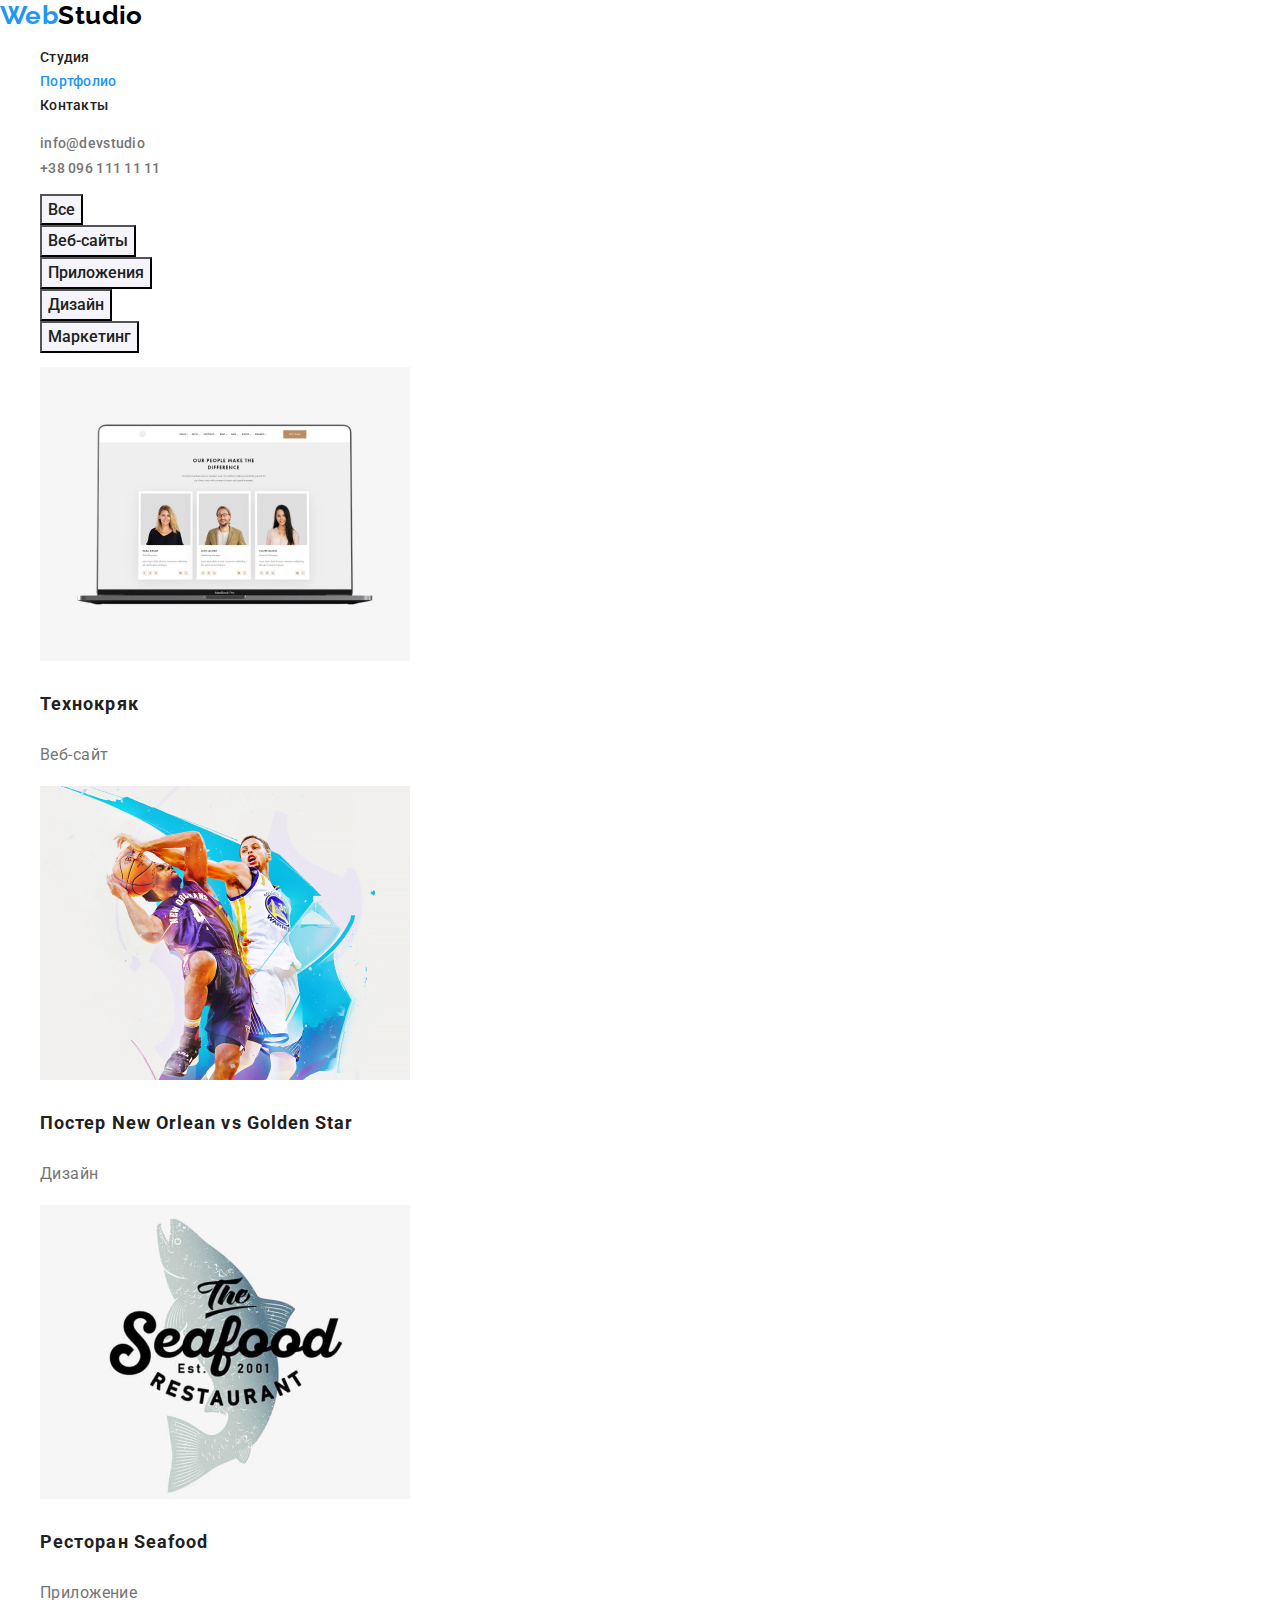
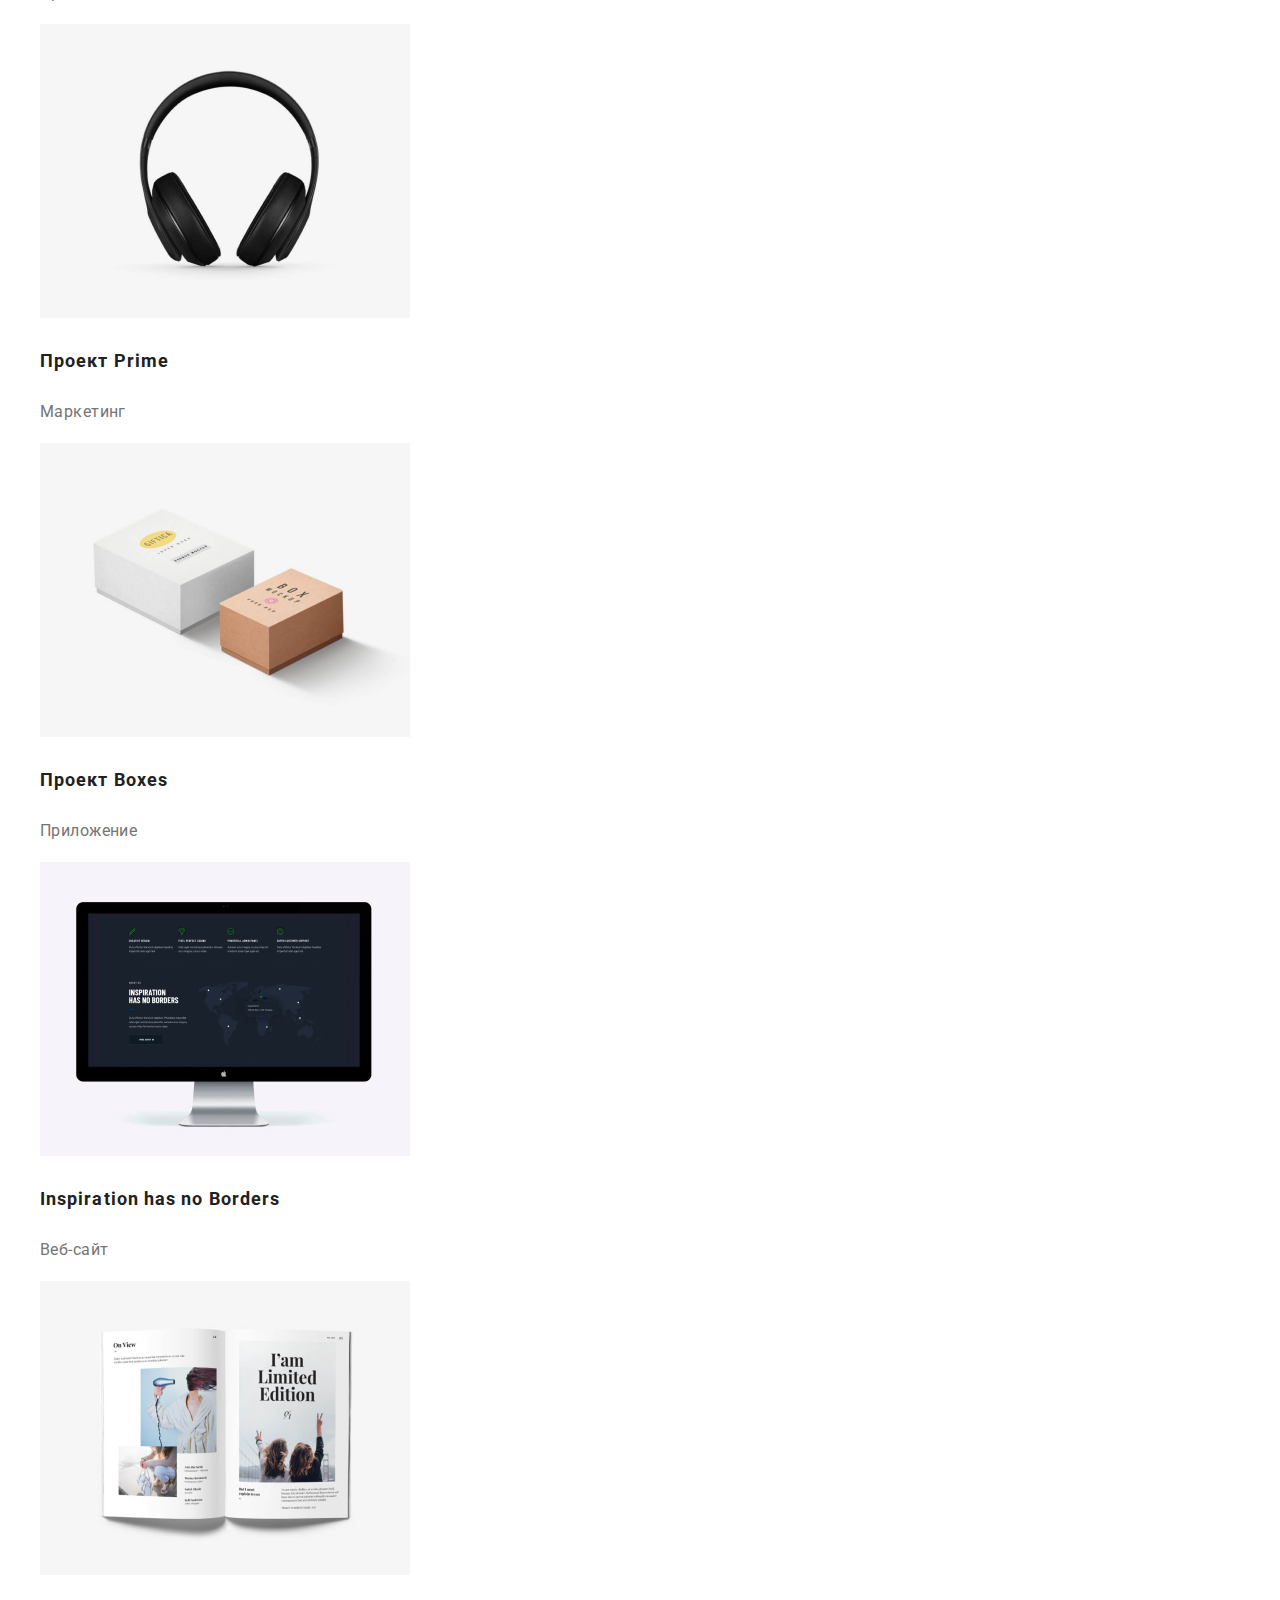
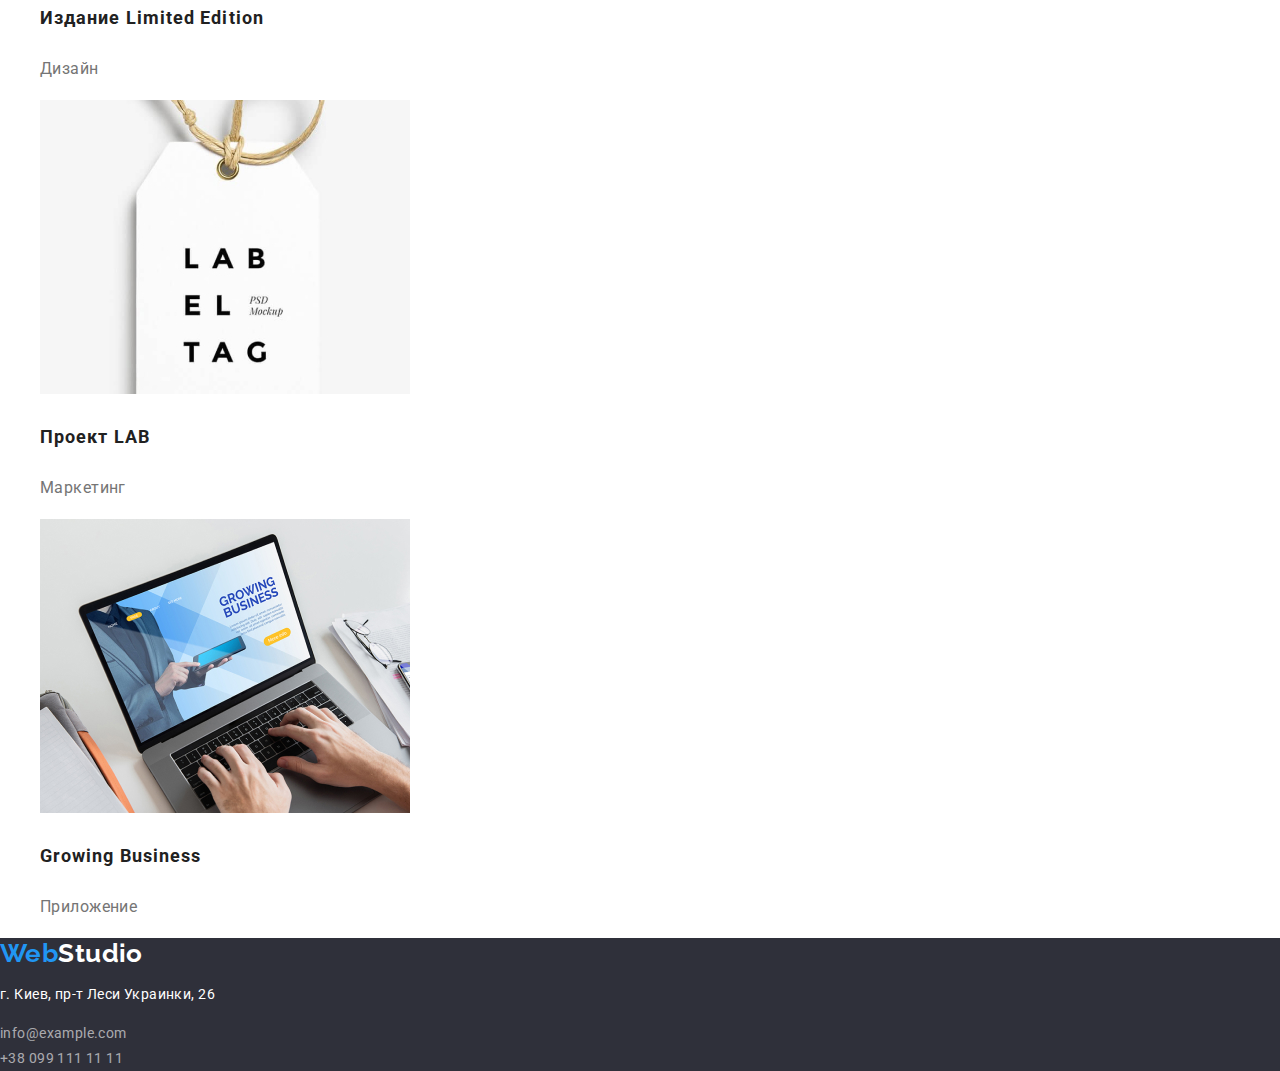
==== portfolio.html @ 39f0b026 "Добавляет исходные файлы" ====
<!DOCTYPE html>
<html lang="ru">
  <head>
    <meta charset="UTF-8" />
    <meta name="viewport" content="width=device-width, initial-scale=1.0" />
    <title>Портфолио | WebStudio</title>
    <link rel="preconnect" href="https://fonts.gstatic.com" />
    <link
      href="https://fonts.googleapis.com/css2?family=Raleway:wght@700&family=Roboto:wght@400;500;700&display=swap"
      rel="stylesheet"
    />
    <link rel="stylesheet" href="./css/normalize.css" />
    <link rel="stylesheet" href="./css/common.css" />
    <link rel="stylesheet" href="./css/main.css" />
  </head>
  <body>
    <!-- Шапка сайта -->
    <header>
      <nav>
        <a href="./" class="logo">Web<span class="studio">Studio</span></a>

        <ul class="site-nav list">
          <li><a href="./" class="link">Студия</a></li>
          <li><a href="./portfolio.html" class="link current">Портфолио</a></li>
          <li><a href="" class="link">Контакты</a></li>
        </ul>
      </nav>

      <ul class="header-contacts list">
        <li><a href="mailto:info@devstudio" class="link">info@devstudio</a></li>
        <li><a href="tel:+380961111111" class="link">+38 096 111 11 11</a></li>
      </ul>
    </header>

    <main>
      <section class="portfolio">
        <!-- Фильтры -->
        <ul class="filters list">
          <li><button type="button">Все</button></li>
          <li><button type="button">Веб-сайты</button></li>
          <li><button type="button">Приложения</button></li>
          <li><button type="button">Дизайн</button></li>
          <li><button type="button">Маркетинг</button></li>
        </ul>

        <!-- Портфолио -->
        <ul class="project list">
          <li>
            <a href="" class="item"
              ><img
                src="./images/technokryak.jpg"
                alt="дисплей ноутбука с демонстрацией сайта Технокряк"
                width="370"
              />
              <h3 class="title">Технокряк</h3>
              <p class="type">Веб-сайт</p>
            </a>
          </li>
          <li>
            <a href="" class="item">
              <img
                src="./images/poster.jpg"
                alt="Два баскетболиста из команд New Orleans и Golden Star сражаются за мяч"
                width="370"
              />
              <h3 class="title">Постер New Orlean vs Golden Star</h3>
              <p class="type">Дизайн</p>
            </a>
          </li>
          <li>
            <a href="" class="item">
              <img
                src="./images/seafood.jpg"
                alt="логотип ресторана seafood"
                width="370"
              />
              <h3 class="title">Ресторан Seafood</h3>
              <p class="type">Приложение</p>
            </a>
          </li>
          <li>
            <a href="" class="item">
              <img
                src="./images/prime.jpg"
                alt="Наушники черного цвета"
                width="370"
              />
              <h3 class="title">Проект Prime</h3>
              <p class="type">Маркетинг</p>
            </a>
          </li>
          <li>
            <a href="" class="item">
              <img
                src="./images/boxes.jpg"
                alt="Две картонных коробки белого и коричневого цвета"
                width="370"
              />
              <h3 class="title">Проект Boxes</h3>
              <p class="type">Приложение</p>
            </a>
          </li>
          <li>
            <a href="" class="item">
              <img
                src="./images/inspiration.jpg"
                alt="Интерфейс сайта Inspiration has no Borders на экране монитора"
                width="370"
              />
              <h3 class="title">Inspiration has no Borders</h3>
              <p class="type">Веб-сайт</p>
            </a>
          </li>
          <li>
            <a href="" class="item">
              <img
                src="./images/limited-edition.jpg"
                alt="разворот журнала Limited Edition"
                width="370"
              />
              <h3 class="title">Издание Limited Edition</h3>
              <p class="type">Дизайн</p>
            </a>
          </li>
          <li>
            <a href="" class="item">
              <img
                src="./images/lab.jpg"
                alt="белый ярлык на веревке с надписью Label Tag"
                width="370"
              />
              <h3 class="title">Проект LAB</h3>
              <p class="type">Маркетинг</p>
            </a>
          </li>
          <li>
            <a href="" class="item">
              <img
                src="./images/growing-business.jpg"
                alt="Демонстрация сайта Growing Business на экране ноутбука"
                width="370"
              />
              <h3 class="title">Growing Business</h3>
              <p class="type">Приложение</p>
            </a>
          </li>
        </ul>
      </section>
    </main>

    <!-- Футер -->
    <footer>
      <a href="./" class="logo">Web<span class="studio">Studio</span></a>
      <address>
        <p class="location">г. Киев, пр-т Леси Украинки, 26</p>
        <a href="mailto:info@example.com" class="link">info@example.com</a
        ><br />
        <a href="tel:+380991111111" class="link">+38 099 111 11 11</a>
      </address>
    </footer>
  </body>
</html>
---- css/common.css ----
/* Первичный цвет текста #757575 */
/* Цвет заголовков и ссылок #212121 */
/* Цвет фона, h1, лого и адрес в футере #FFFFFF */
/* Акцент #2196F3 */
/* Контакты в футере #FFFFFF, 60 % */
/* Вторичный цвет фона #F5F4FA */
/* Цвет футера #2F303A */

:root {
  --primary-text-color: #757575;
  --secondary-text-color: #212121;
  --primary-bg-color: #fff;
  --secondary-bg-color: #f5f4fa;
  --accent-color: #2196f3;
  --footer-text-color: rgba(255, 255, 255, 0.6);
  --footer-bg-color: #2f303a;
}

body {
  background-color: #fff;
  color: var(--primary-text-color);
  font-family: 'Roboto', 'Segoe UI', sans-serif;
  font-size: 14px;
  line-height: 1.72;
  letter-spacing: 0.03em;
}

.list {
  list-style: none;
}

a {
  text-decoration: none;
}

/* Header */
.logo {
  color: var(--accent-color);
  font-family: Raleway, 'Segoe UI', sans-serif;
  font-weight: 700;
  font-size: 26px;
  line-height: 1.2;
}

.studio {
  color: #000;
}

.site-nav .link {
  color: var(--secondary-text-color);
  font-weight: 500;
  font-size: 14px;
  line-height: 1.14;
  letter-spacing: 0.02em;
}

.site-nav .link.current {
  color: var(--accent-color);
}

.link:hover,
.link:focus {
  color: var(--accent-color);
}

.header-contacts a {
  color: var(--primary-text-color);
  font-weight: 500;
  font-size: 14px;
  line-height: 1.14;
  letter-spacing: 0.02em;
}

/* Footer */

footer {
  background: var(--footer-bg-color);
}

footer .logo {
  color: var(--accent-color);
}

footer .studio {
  color: var(--primary-bg-color);
}

address .location {
  color: var(--primary-bg-color);
  font-size: 14px;
  line-height: 1.71;
  font-style: normal;
}

footer .link {
  color: var(--footer-text-color);
  font-size: 14px;
  line-height: 1.71;
  font-style: normal;
}
---- css/main.css ----
/* Первичный цвет текста --primary-text-color (#757575) */
/* Цвет заголовков и ссылок --secondary-text-color (#212121) */
/* Цвет фона, h1, лого и адрес в футере --primary-bg-color (#FFFFFF) */
/* Вторичный цвет фона --secondary-bg-color (#F5F4FA) */
/* Акцент --accent-color (#2196F3) */
/* Контакты в футере --footer-text-color (255, 255, 255, 0.6) */
/* Цвет футера --footer-bg-color (#2F303A) */

/* index.html */

.hero {
  background: var(--footer-bg-color);
}

.hero-title {
  color: var(--primary-bg-color);
  font-weight: 900;
  font-size: 44px;
  line-height: 1.36;
  text-align: center;
  letter-spacing: 0.06em;
  text-transform: uppercase;
}

.section-title {
  color: var(--secondary-text-color);
  font-weight: 700;
  font-size: 36px;
  line-height: 1.16;
  text-align: center;
}

.hero .btn {
  color: var(--primary-bg-color);
  background-color: var(--accent-color);
  font-weight: 700;
  font-size: 16px;
  line-height: 1.9;
  letter-spacing: 0.06em;
}

.features .title {
  color: var(--secondary-text-color);
  font-weight: 700;
  font-size: 14px;
  line-height: 1.14;
  text-transform: uppercase;
}

.team .title {
  color: var(--secondary-text-color);
  font-weight: 500;
  font-size: 16px;
  line-height: 1.18;
}

.team .positions {
  font-size: 16px;
  line-height: 1.19;
}

/* portfolio.html */

.filters button {
  color: var(--secondary-text-color);
  background-color: var(--secondary-bg-color);
  font-weight: 500;
  font-size: 16px;
  line-height: 1.62;
}

.filters button:hover,
.filters button:focus {
  color: var(--primary-bg-color);
  background-color: var(--accent-color);
}

.project .title {
  color: var(--secondary-text-color);
  font-weight: 700;
  font-size: 18px;
  line-height: 2;
  letter-spacing: 0.06em;
}

.project .type {
  color: var(--primary-text-color);
  font-size: 16px;
  line-height: 1.87;
}
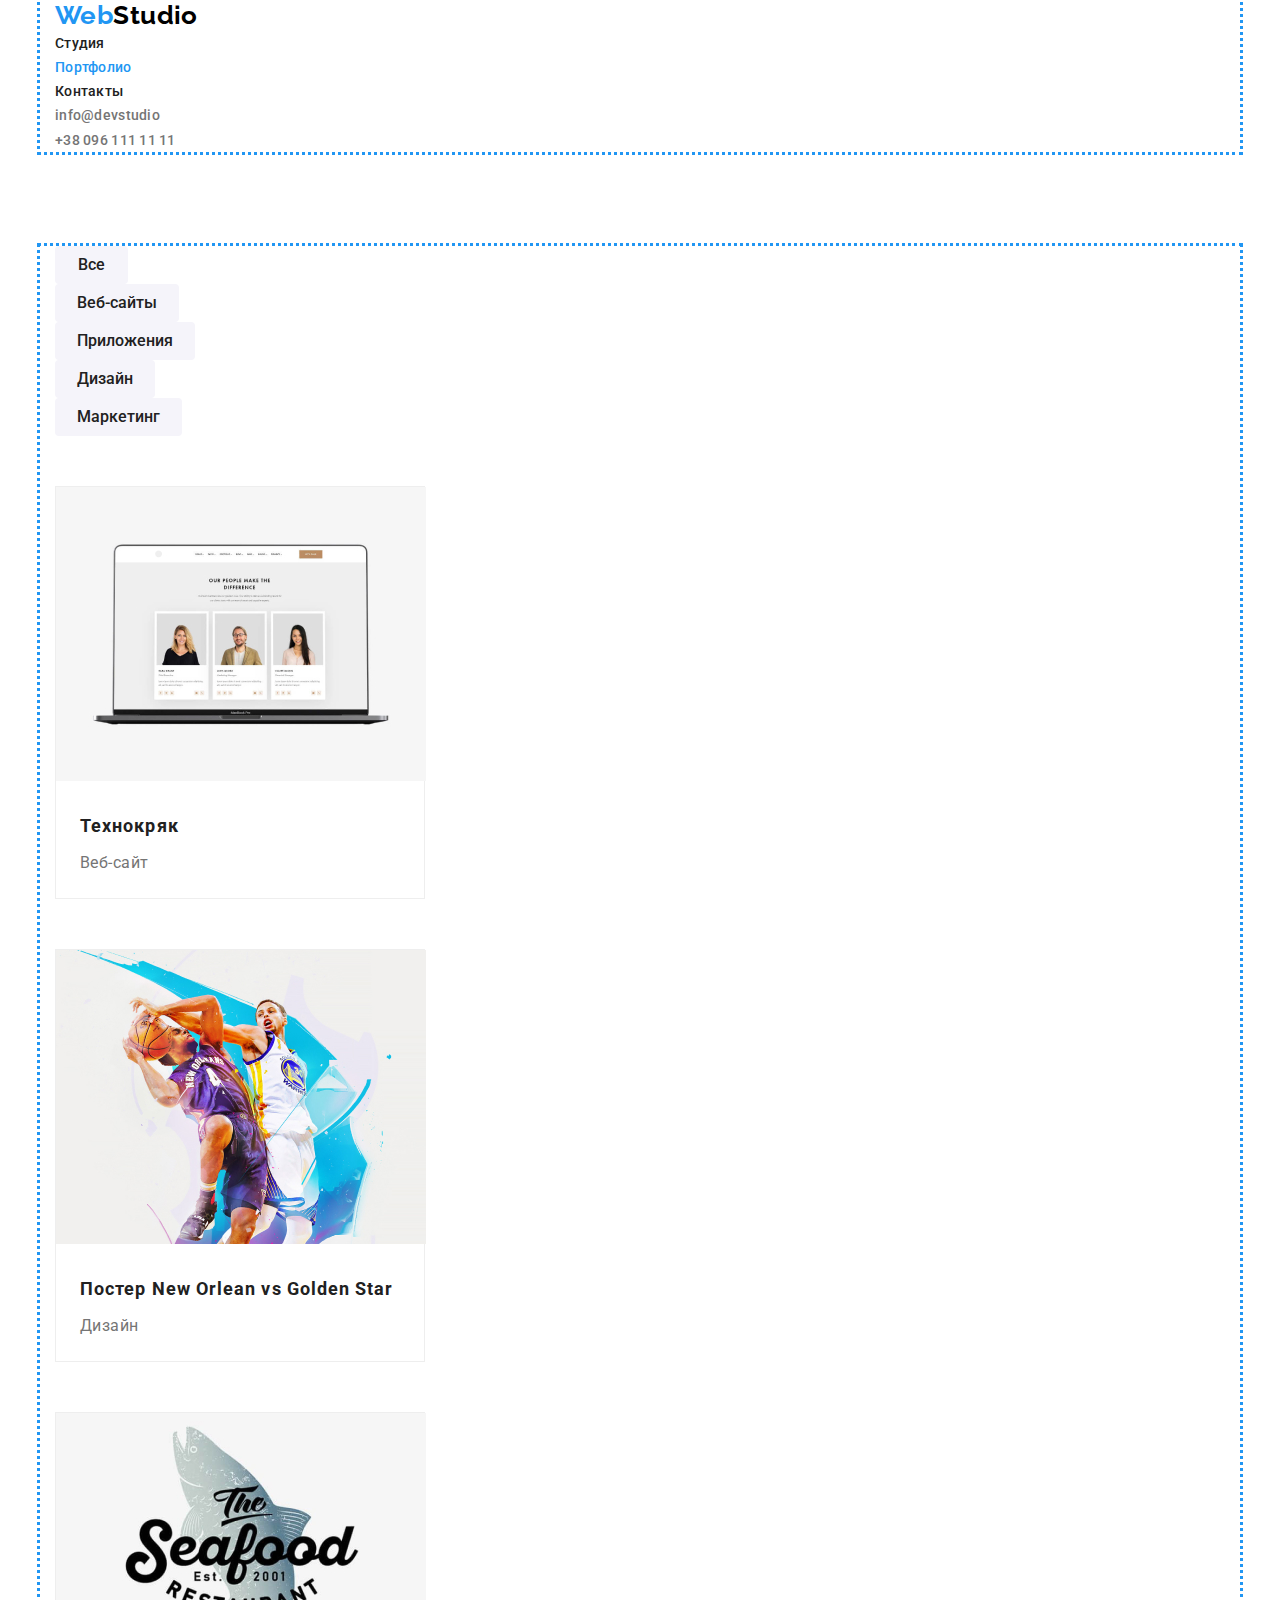
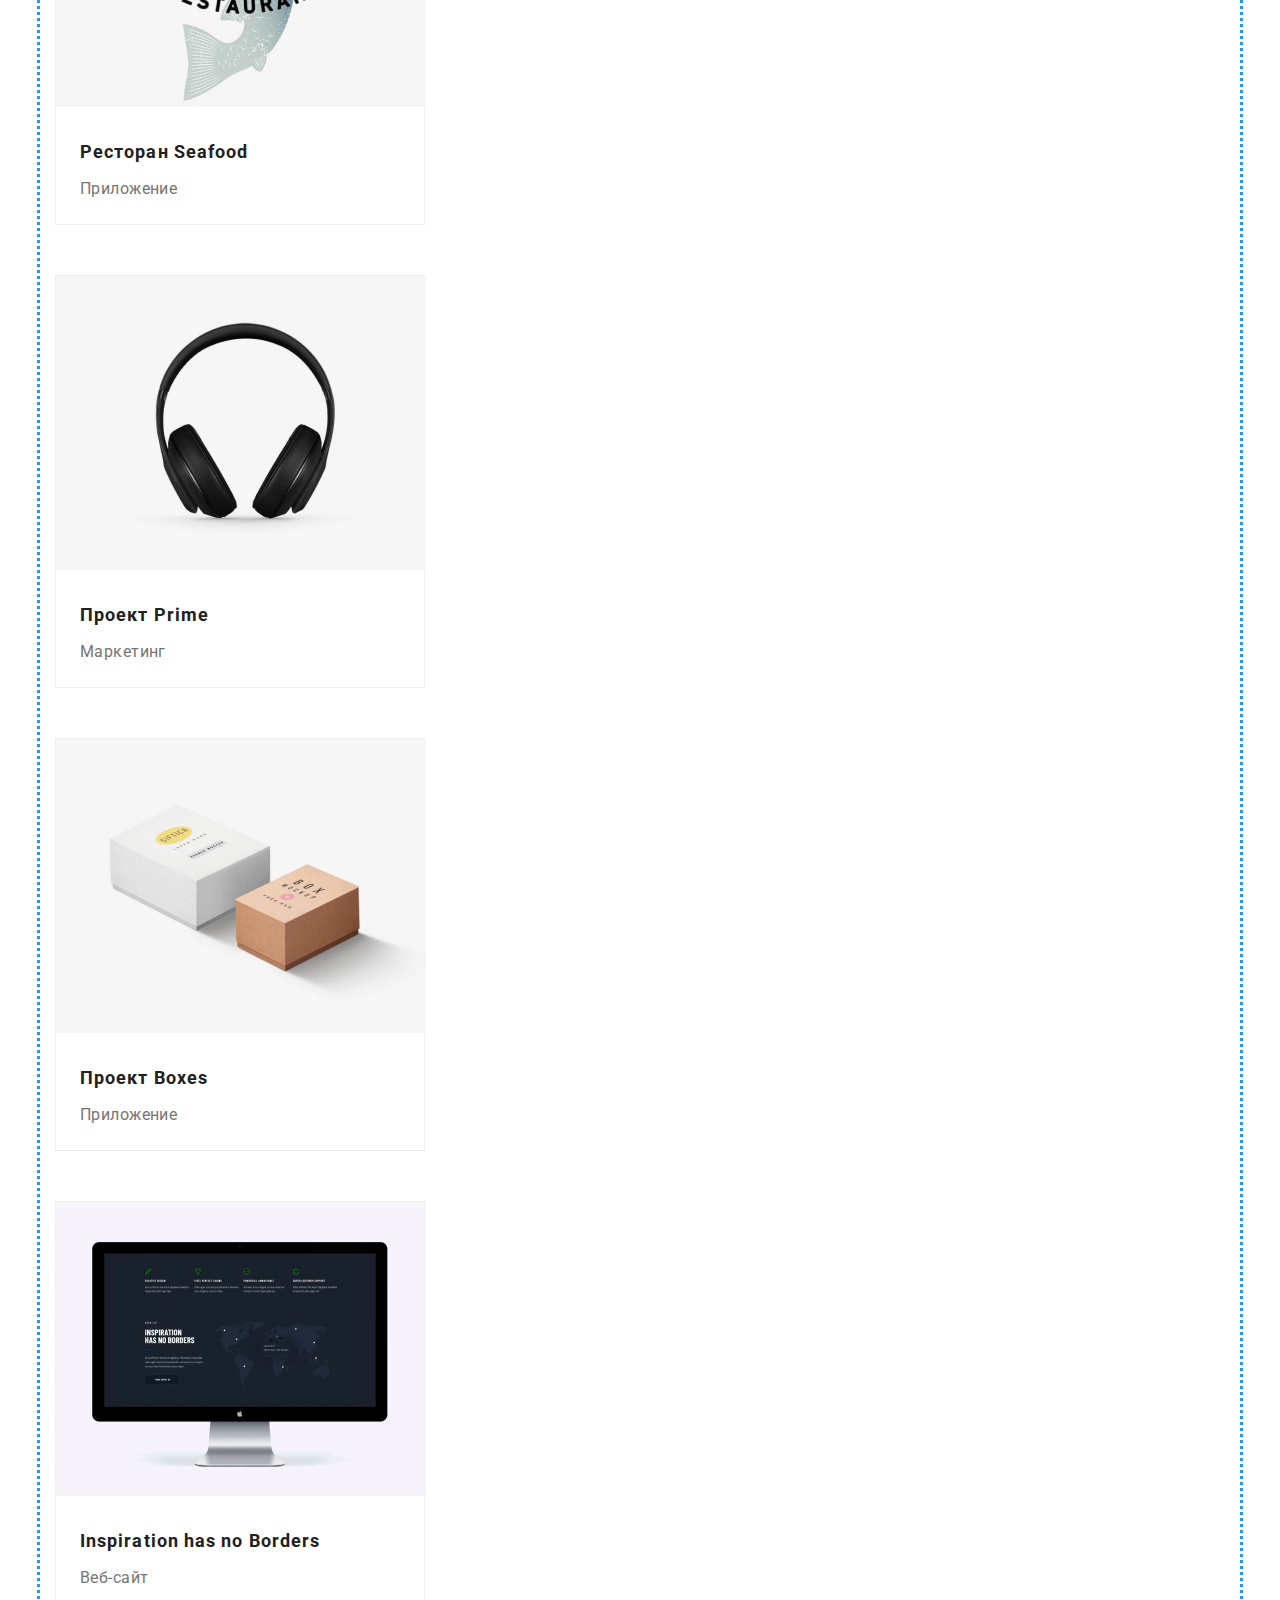
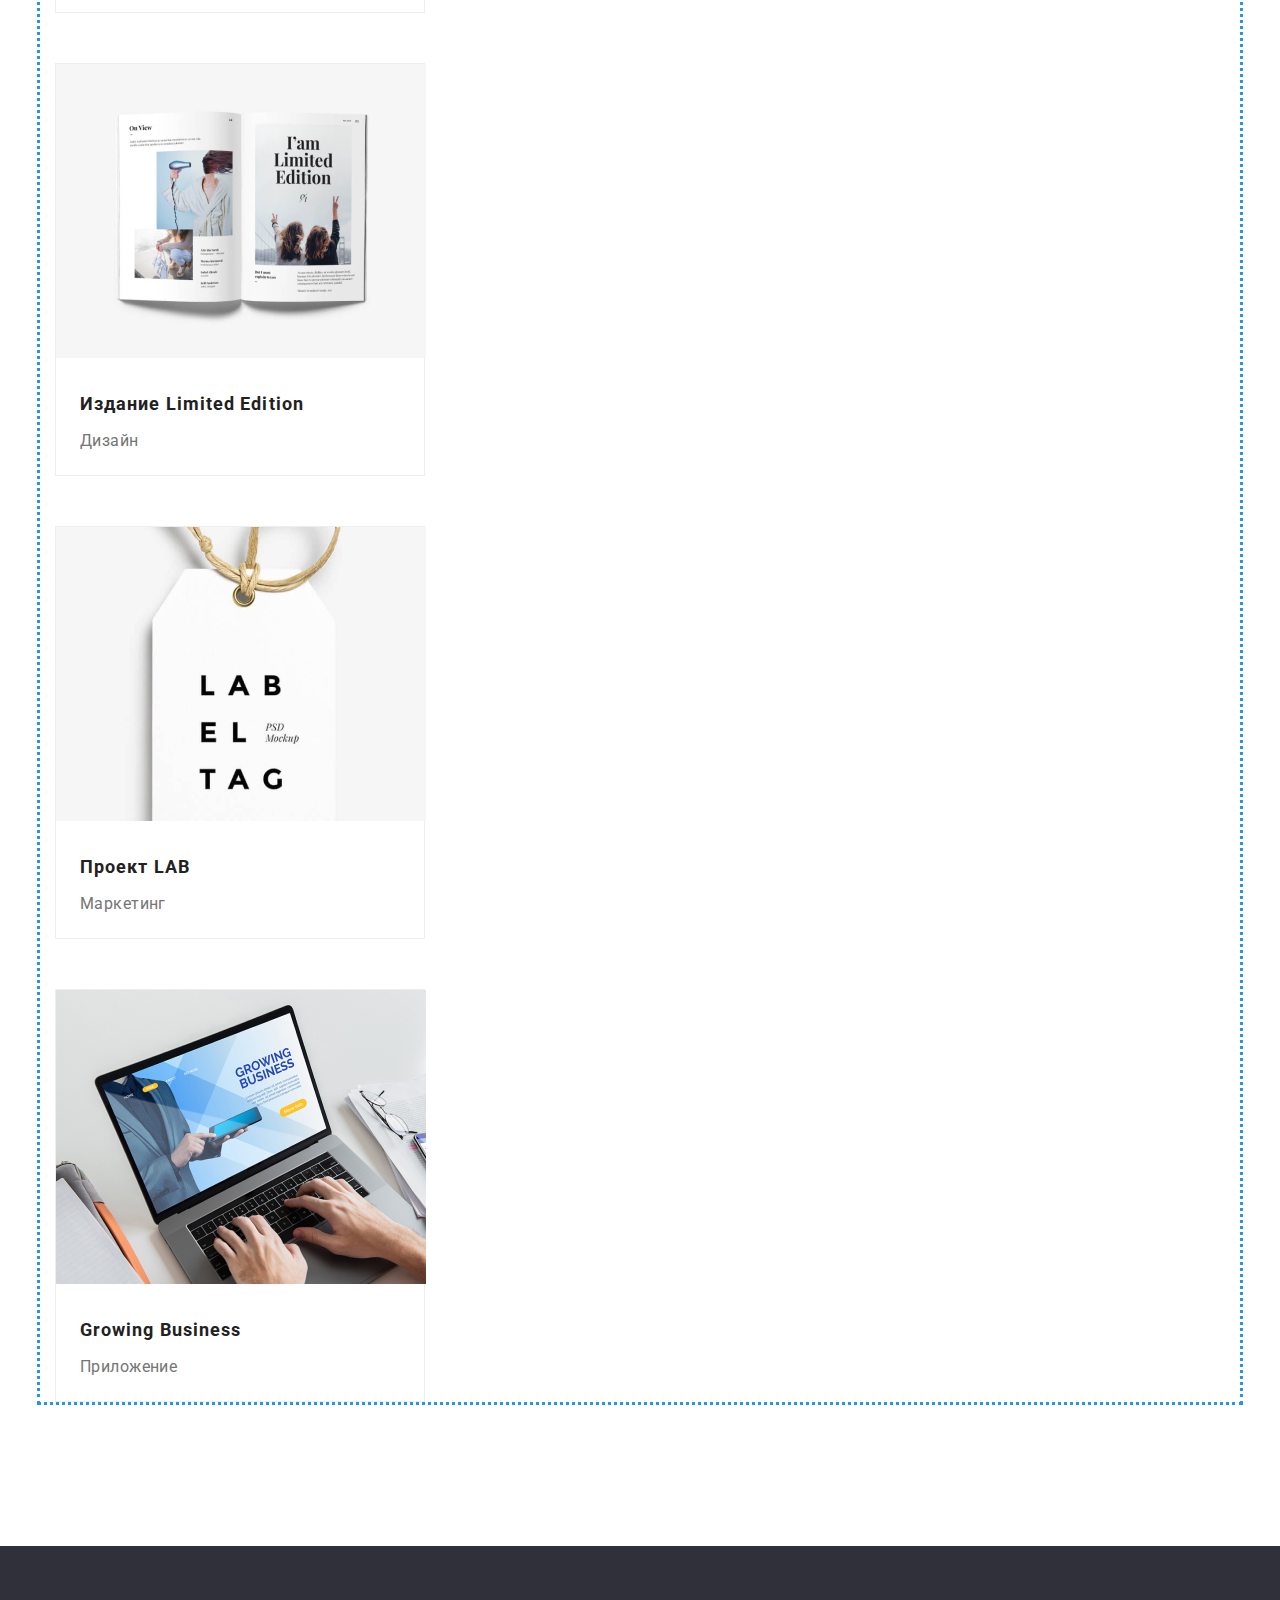
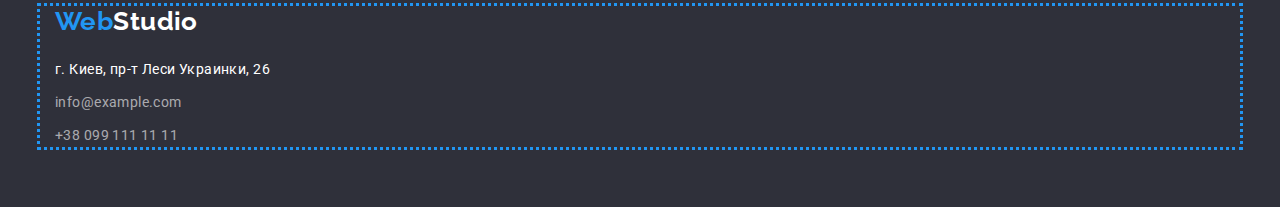
==== commit 315d761b: "Добавляет первую часть ДЗ: блочная модель верстки" ====
--- a/portfolio.html
+++ b/portfolio.html
@@ -9,154 +9,170 @@
       href="https://fonts.googleapis.com/css2?family=Raleway:wght@700&family=Roboto:wght@400;500;700&display=swap"
       rel="stylesheet"
     />
-    <link rel="stylesheet" href="./css/normalize.css" />
+    <link
+      rel="stylesheet"
+      href="https://cdnjs.cloudflare.com/ajax/libs/modern-normalize/1.0.0/modern-normalize.min.css"
+    />
     <link rel="stylesheet" href="./css/common.css" />
     <link rel="stylesheet" href="./css/main.css" />
   </head>
   <body>
     <!-- Шапка сайта -->
-    <header>
-      <nav>
-        <a href="./" class="logo">Web<span class="studio">Studio</span></a>
+    <header class="page-header">
+      <div class="container">
+        <nav>
+          <a href="./" class="logo">Web<span class="studio">Studio</span></a>
 
-        <ul class="site-nav list">
-          <li><a href="./" class="link">Студия</a></li>
-          <li><a href="./portfolio.html" class="link current">Портфолио</a></li>
-          <li><a href="" class="link">Контакты</a></li>
+          <ul class="site-nav list">
+            <li><a href="./" class="link">Студия</a></li>
+            <li>
+              <a href="./portfolio.html" class="link current">Портфолио</a>
+            </li>
+            <li><a href="" class="link">Контакты</a></li>
+          </ul>
+        </nav>
+
+        <ul class="header-contacts list">
+          <li>
+            <a href="mailto:info@devstudio" class="link">info@devstudio</a>
+          </li>
+          <li>
+            <a href="tel:+380961111111" class="link">+38 096 111 11 11</a>
+          </li>
         </ul>
-      </nav>
-
-      <ul class="header-contacts list">
-        <li><a href="mailto:info@devstudio" class="link">info@devstudio</a></li>
-        <li><a href="tel:+380961111111" class="link">+38 096 111 11 11</a></li>
-      </ul>
+      </div>
     </header>
 
     <main>
       <section class="portfolio">
-        <!-- Фильтры -->
-        <ul class="filters list">
-          <li><button type="button">Все</button></li>
-          <li><button type="button">Веб-сайты</button></li>
-          <li><button type="button">Приложения</button></li>
-          <li><button type="button">Дизайн</button></li>
-          <li><button type="button">Маркетинг</button></li>
-        </ul>
+        <div class="container">
+          <!-- Фильтры -->
 
-        <!-- Портфолио -->
-        <ul class="project list">
-          <li>
-            <a href="" class="item"
-              ><img
-                src="./images/technokryak.jpg"
-                alt="дисплей ноутбука с демонстрацией сайта Технокряк"
-                width="370"
-              />
-              <h3 class="title">Технокряк</h3>
-              <p class="type">Веб-сайт</p>
-            </a>
-          </li>
-          <li>
-            <a href="" class="item">
-              <img
-                src="./images/poster.jpg"
-                alt="Два баскетболиста из команд New Orleans и Golden Star сражаются за мяч"
-                width="370"
-              />
-              <h3 class="title">Постер New Orlean vs Golden Star</h3>
-              <p class="type">Дизайн</p>
-            </a>
-          </li>
-          <li>
-            <a href="" class="item">
-              <img
-                src="./images/seafood.jpg"
-                alt="логотип ресторана seafood"
-                width="370"
-              />
-              <h3 class="title">Ресторан Seafood</h3>
-              <p class="type">Приложение</p>
-            </a>
-          </li>
-          <li>
-            <a href="" class="item">
-              <img
-                src="./images/prime.jpg"
-                alt="Наушники черного цвета"
-                width="370"
-              />
-              <h3 class="title">Проект Prime</h3>
-              <p class="type">Маркетинг</p>
-            </a>
-          </li>
-          <li>
-            <a href="" class="item">
-              <img
-                src="./images/boxes.jpg"
-                alt="Две картонных коробки белого и коричневого цвета"
-                width="370"
-              />
-              <h3 class="title">Проект Boxes</h3>
-              <p class="type">Приложение</p>
-            </a>
-          </li>
-          <li>
-            <a href="" class="item">
-              <img
-                src="./images/inspiration.jpg"
-                alt="Интерфейс сайта Inspiration has no Borders на экране монитора"
-                width="370"
-              />
-              <h3 class="title">Inspiration has no Borders</h3>
-              <p class="type">Веб-сайт</p>
-            </a>
-          </li>
-          <li>
-            <a href="" class="item">
-              <img
-                src="./images/limited-edition.jpg"
-                alt="разворот журнала Limited Edition"
-                width="370"
-              />
-              <h3 class="title">Издание Limited Edition</h3>
-              <p class="type">Дизайн</p>
-            </a>
-          </li>
-          <li>
-            <a href="" class="item">
-              <img
-                src="./images/lab.jpg"
-                alt="белый ярлык на веревке с надписью Label Tag"
-                width="370"
-              />
-              <h3 class="title">Проект LAB</h3>
-              <p class="type">Маркетинг</p>
-            </a>
-          </li>
-          <li>
-            <a href="" class="item">
-              <img
-                src="./images/growing-business.jpg"
-                alt="Демонстрация сайта Growing Business на экране ноутбука"
-                width="370"
-              />
-              <h3 class="title">Growing Business</h3>
-              <p class="type">Приложение</p>
-            </a>
-          </li>
-        </ul>
+          <ul class="filters list">
+            <li><button type="button">Все</button></li>
+            <li><button type="button">Веб-сайты</button></li>
+            <li><button type="button">Приложения</button></li>
+            <li><button type="button">Дизайн</button></li>
+            <li><button type="button">Маркетинг</button></li>
+          </ul>
+
+          <!-- Портфолио -->
+          <ul class="project list">
+            <li class="cards">
+              <a href="" class="item"
+                ><img
+                  src="./images/technokryak.jpg"
+                  alt="дисплей ноутбука с демонстрацией сайта Технокряк"
+                  width="370"
+                />
+                <h3 class="title">Технокряк</h3>
+                <p class="type">Веб-сайт</p>
+              </a>
+            </li>
+            <li class="cards">
+              <a href="" class="item">
+                <img
+                  src="./images/poster.jpg"
+                  alt="Два баскетболиста из команд New Orleans и Golden Star сражаются за мяч"
+                  width="370"
+                />
+                <h3 class="title">Постер New Orlean vs Golden Star</h3>
+                <p class="type">Дизайн</p>
+              </a>
+            </li>
+            <li class="cards">
+              <a href="" class="item">
+                <img
+                  src="./images/seafood.jpg"
+                  alt="логотип ресторана seafood"
+                  width="370"
+                />
+                <h3 class="title">Ресторан Seafood</h3>
+                <p class="type">Приложение</p>
+              </a>
+            </li>
+            <li class="cards">
+              <a href="" class="item">
+                <img
+                  src="./images/prime.jpg"
+                  alt="Наушники черного цвета"
+                  width="370"
+                />
+                <h3 class="title">Проект Prime</h3>
+                <p class="type">Маркетинг</p>
+              </a>
+            </li>
+            <li class="cards">
+              <a href="" class="item">
+                <img
+                  src="./images/boxes.jpg"
+                  alt="Две картонных коробки белого и коричневого цвета"
+                  width="370"
+                />
+                <h3 class="title">Проект Boxes</h3>
+                <p class="type">Приложение</p>
+              </a>
+            </li>
+            <li class="cards">
+              <a href="" class="item">
+                <img
+                  src="./images/inspiration.jpg"
+                  alt="Интерфейс сайта Inspiration has no Borders на экране монитора"
+                  width="370"
+                />
+                <h3 class="title">Inspiration has no Borders</h3>
+                <p class="type">Веб-сайт</p>
+              </a>
+            </li>
+            <li class="cards">
+              <a href="" class="item">
+                <img
+                  src="./images/limited-edition.jpg"
+                  alt="разворот журнала Limited Edition"
+                  width="370"
+                />
+                <h3 class="title">Издание Limited Edition</h3>
+                <p class="type">Дизайн</p>
+              </a>
+            </li>
+            <li class="cards">
+              <a href="" class="item">
+                <img
+                  src="./images/lab.jpg"
+                  alt="белый ярлык на веревке с надписью Label Tag"
+                  width="370"
+                />
+                <h3 class="title">Проект LAB</h3>
+                <p class="type">Маркетинг</p>
+              </a>
+            </li>
+            <li class="cards">
+              <a href="" class="item">
+                <img
+                  src="./images/growing-business.jpg"
+                  alt="Демонстрация сайта Growing Business на экране ноутбука"
+                  width="370"
+                />
+                <h3 class="title">Growing Business</h3>
+                <p class="type">Приложение</p>
+              </a>
+            </li>
+          </ul>
+        </div>
       </section>
     </main>
 
     <!-- Футер -->
     <footer>
-      <a href="./" class="logo">Web<span class="studio">Studio</span></a>
-      <address>
-        <p class="location">г. Киев, пр-т Леси Украинки, 26</p>
-        <a href="mailto:info@example.com" class="link">info@example.com</a
-        ><br />
-        <a href="tel:+380991111111" class="link">+38 099 111 11 11</a>
-      </address>
+      <div class="container">
+        <a href="./" class="logo">Web<span class="studio">Studio</span></a>
+        <address>
+          <p class="location">г. Киев, пр-т Леси Украинки, 26</p>
+          <a href="mailto:info@example.com" class="link">info@example.com</a
+          ><br />
+          <a href="tel:+380991111111" class="link">+38 099 111 11 11</a>
+        </address>
+      </div>
     </footer>
   </body>
 </html>
--- a/css/common.css
+++ b/css/common.css
@@ -23,17 +23,37 @@
   font-size: 14px;
   line-height: 1.72;
   letter-spacing: 0.03em;
+  margin-left: auto;
+  margin-right: auto;
 }
 
 .list {
   list-style: none;
+  padding: 0;
+  margin: 0;
 }
 
 a {
   text-decoration: none;
 }
 
-/* Header */
+.container {
+  margin-left: auto;
+  margin-right: auto;
+  padding-left: 15px;
+  padding-right: 15px;
+  width: 1200px;
+  outline: 3px dotted #2196f3;
+}
+
+button {
+  padding: 0;
+  border: none;
+  border-radius: 4px;
+}
+
+/* ================ Header ================ */
+
 .logo {
   color: var(--accent-color);
   font-family: Raleway, 'Segoe UI', sans-serif;
@@ -71,10 +91,11 @@
   letter-spacing: 0.02em;
 }
 
-/* Footer */
+/* ================= Footer ================= */
 
 footer {
   background: var(--footer-bg-color);
+  padding: 60px 0;
 }
 
 footer .logo {
@@ -90,6 +111,7 @@
   font-size: 14px;
   line-height: 1.71;
   font-style: normal;
+  margin: 20px 0 0;
 }
 
 footer .link {
@@ -97,4 +119,6 @@
   font-size: 14px;
   line-height: 1.71;
   font-style: normal;
+  display: inline-block;
+  margin-top: 9px;
 }
--- a/css/main.css
+++ b/css/main.css
@@ -6,10 +6,12 @@
 /* Контакты в футере --footer-text-color (255, 255, 255, 0.6) */
 /* Цвет футера --footer-bg-color (#2F303A) */
 
-/* index.html */
+/* ========== index.html =========== */
 
 .hero {
   background: var(--footer-bg-color);
+  text-align: center;
+  margin: 0 auto;
 }
 
 .hero-title {
@@ -17,9 +19,19 @@
   font-weight: 900;
   font-size: 44px;
   line-height: 1.36;
-  text-align: center;
   letter-spacing: 0.06em;
   text-transform: uppercase;
+  margin-top: 0;
+  margin-bottom: 30px;
+}
+
+.section {
+  padding-top: 94px;
+}
+
+.section.last {
+  background-color: var(--secondary-bg-color);
+  padding-bottom: 94px;
 }
 
 .section-title {
@@ -28,6 +40,7 @@
   font-size: 36px;
   line-height: 1.16;
   text-align: center;
+  margin: 0 0 50px;
 }
 
 .hero .btn {
@@ -37,6 +50,8 @@
   font-size: 16px;
   line-height: 1.9;
   letter-spacing: 0.06em;
+  min-width: 200px;
+  height: 50px;
 }
 
 .features .title {
@@ -44,7 +59,31 @@
   font-weight: 700;
   font-size: 14px;
   line-height: 1.14;
+  margin: 0 0 10px;
   text-transform: uppercase;
+}
+
+.features .text {
+  margin: 0;
+}
+
+.services.list {
+  margin: 0;
+  padding: 0;
+}
+
+.team .cards {
+  background: #fff;
+  box-shadow: 0px 1px 3px rgba(0, 0, 0, 0.12), 0px 1px 1px rgba(0, 0, 0, 0.14),
+    0px 2px 1px rgba(0, 0, 0, 0.2);
+  border-radius: 0px 0px 4px 4px;
+  padding-bottom: 30px;
+  width: 270px;
+}
+
+.team.list {
+  margin: 0;
+  padding: 0;
 }
 
 .team .title {
@@ -52,14 +91,24 @@
   font-weight: 500;
   font-size: 16px;
   line-height: 1.18;
+  margin-top: 30px;
+  margin-bottom: 10px;
+  text-align: center;
 }
 
 .team .positions {
   font-size: 16px;
   line-height: 1.19;
+  margin: 0;
+  text-align: center;
 }
 
-/* portfolio.html */
+/* ========== portfolio.html ========== */
+
+.filters.list {
+  margin: 0 0 50px;
+  padding: 0;
+}
 
 .filters button {
   color: var(--secondary-text-color);
@@ -67,12 +116,32 @@
   font-weight: 500;
   font-size: 16px;
   line-height: 1.62;
+  min-width: 73px;
+  height: 38px;
+  padding: 6px 22px;
 }
 
 .filters button:hover,
 .filters button:focus {
   color: var(--primary-bg-color);
   background-color: var(--accent-color);
+  box-shadow: 0px 3px 1px rgba(0, 0, 0, 0.1), 0px 1px 2px rgba(0, 0, 0, 0.08),
+    0px 2px 2px rgba(0, 0, 0, 0.12);
+}
+
+.portfolio {
+  padding-top: 94px;
+  padding-bottom: 94px;
+}
+
+.project.list {
+  margin: 0;
+  padding: 0;
+}
+
+.project img {
+  margin: 0;
+  padding: 0;
 }
 
 .project .title {
@@ -81,10 +150,23 @@
   font-size: 18px;
   line-height: 2;
   letter-spacing: 0.06em;
+
+  margin: 20px 24px 4px;
+  padding: 0;
 }
 
 .project .type {
   color: var(--primary-text-color);
   font-size: 16px;
   line-height: 1.87;
+
+  margin: 0 24px 0;
+  padding: 0;
 }
+
+.project .cards {
+  margin-bottom: 50px;
+  padding-bottom: 20px;
+  width: 370px;
+  border: 1px solid #eee;
+}
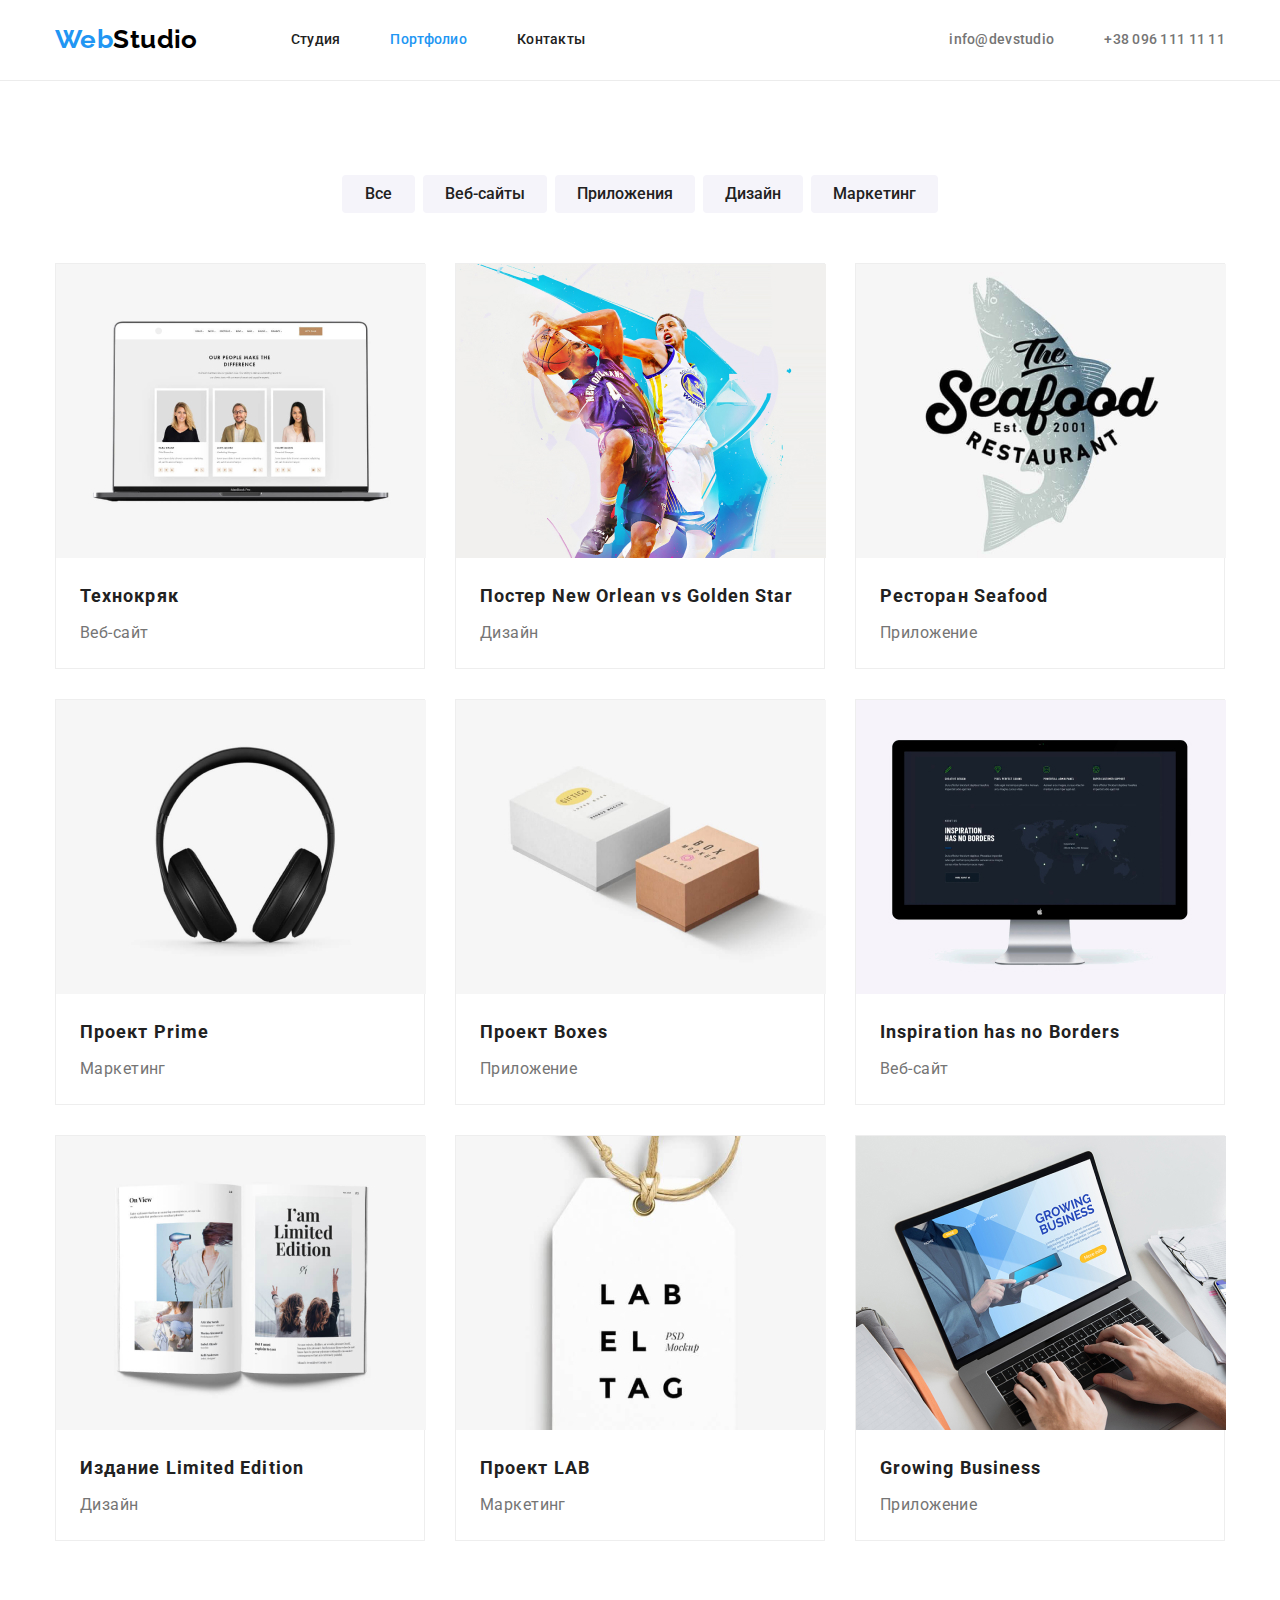
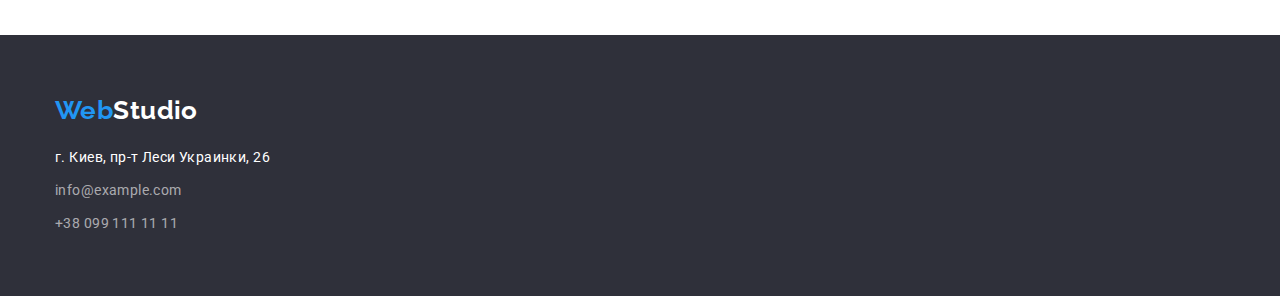
==== commit 0ba3311a: "Добавляет flexbox разметку" ====
--- a/portfolio.html
+++ b/portfolio.html
@@ -19,24 +19,24 @@
   <body>
     <!-- Шапка сайта -->
     <header class="page-header">
-      <div class="container">
-        <nav>
+      <div class="container header-nav">
+        <nav class="nav-section">
           <a href="./" class="logo">Web<span class="studio">Studio</span></a>
 
           <ul class="site-nav list">
-            <li><a href="./" class="link">Студия</a></li>
-            <li>
+            <li class="item"><a href="./" class="link">Студия</a></li>
+            <li class="item">
               <a href="./portfolio.html" class="link current">Портфолио</a>
             </li>
-            <li><a href="" class="link">Контакты</a></li>
+            <li class="item"><a href="" class="link">Контакты</a></li>
           </ul>
         </nav>
 
         <ul class="header-contacts list">
-          <li>
+          <li class="item">
             <a href="mailto:info@devstudio" class="link">info@devstudio</a>
           </li>
-          <li>
+          <li class="item">
             <a href="tel:+380961111111" class="link">+38 096 111 11 11</a>
           </li>
         </ul>
@@ -49,11 +49,11 @@
           <!-- Фильтры -->
 
           <ul class="filters list">
-            <li><button type="button">Все</button></li>
-            <li><button type="button">Веб-сайты</button></li>
-            <li><button type="button">Приложения</button></li>
-            <li><button type="button">Дизайн</button></li>
-            <li><button type="button">Маркетинг</button></li>
+            <li class="item"><button type="button">Все</button></li>
+            <li class="item"><button type="button">Веб-сайты</button></li>
+            <li class="item"><button type="button">Приложения</button></li>
+            <li class="item"><button type="button">Дизайн</button></li>
+            <li class="item"><button type="button">Маркетинг</button></li>
           </ul>
 
           <!-- Портфолио -->
--- a/css/common.css
+++ b/css/common.css
@@ -43,7 +43,6 @@
   padding-left: 15px;
   padding-right: 15px;
   width: 1200px;
-  outline: 3px dotted #2196f3;
 }
 
 button {
@@ -54,24 +53,47 @@
 
 /* ================ Header ================ */
 
+.header-nav {
+  display: flex;
+  justify-content: space-between;
+  align-items: center;
+}
+
 .logo {
   color: var(--accent-color);
   font-family: Raleway, 'Segoe UI', sans-serif;
   font-weight: 700;
   font-size: 26px;
   line-height: 1.2;
+  margin-right: 93px;
 }
 
 .studio {
   color: #000;
 }
 
+.nav-section {
+  display: flex;
+  align-items: center;
+}
+
+.site-nav {
+  display: flex;
+}
+
+.site-nav .item:not(:last-child) {
+  margin-right: 50px;
+}
+
 .site-nav .link {
+  display: block;
   color: var(--secondary-text-color);
   font-weight: 500;
   font-size: 14px;
   line-height: 1.14;
   letter-spacing: 0.02em;
+  padding-top: 32px;
+  padding-bottom: 32px;
 }
 
 .site-nav .link.current {
@@ -83,12 +105,30 @@
   color: var(--accent-color);
 }
 
+.header-contacts.list {
+  display: flex;
+}
+
+.header-contacts .link {
+  display: block;
+  padding-top: 32px;
+  padding-bottom: 32px;
+}
+
+.header-contacts .item:not(:last-child) {
+  margin-right: 50px;
+}
+
 .header-contacts a {
   color: var(--primary-text-color);
   font-weight: 500;
   font-size: 14px;
   line-height: 1.14;
   letter-spacing: 0.02em;
+}
+
+.page-header {
+  border-bottom: 1px solid #ececec;
 }
 
 /* ================= Footer ================= */
--- a/css/main.css
+++ b/css/main.css
@@ -6,12 +6,17 @@
 /* Контакты в футере --footer-text-color (255, 255, 255, 0.6) */
 /* Цвет футера --footer-bg-color (#2F303A) */
 
-/* ========== index.html =========== */
+/* =============== index.html ================ */
 
 .hero {
   background: var(--footer-bg-color);
+}
+
+.hero .container {
   text-align: center;
   margin: 0 auto;
+  padding-top: 200px;
+  padding-bottom: 200px;
 }
 
 .hero-title {
@@ -52,6 +57,19 @@
   letter-spacing: 0.06em;
   min-width: 200px;
   height: 50px;
+  cursor: pointer;
+}
+
+/* Features */
+
+.features.list {
+  display: flex;
+  justify-content: space-between;
+  flex-wrap: wrap;
+}
+
+.features .item {
+  width: 270px;
 }
 
 .features .title {
@@ -67,9 +85,29 @@
   margin: 0;
 }
 
+/* What are we doing */
+
+.serv-section {
+  padding-bottom: 94px;
+}
+
 .services.list {
-  margin: 0;
-  padding: 0;
+  display: flex;
+  margin: 0;
+  padding: 0;
+}
+
+.services .item {
+  justify-content: space-between;
+  flex-wrap: wrap;
+}
+
+.services img {
+  display: block;
+}
+
+.services .item:not(:last-child) {
+  margin-right: 30px;
 }
 
 .team .cards {
@@ -81,9 +119,26 @@
   width: 270px;
 }
 
+.team .cards:hover {
+  box-shadow: -4px 6px 10px rgba(0, 0, 0, 0.12),
+    -4px 5px 8px rgba(0, 0, 0, 0.14), -1px 2px 3px rgba(0, 0, 0, 0.2);
+  cursor: pointer;
+}
+
+.team .cards:not(:last-child) {
+  margin-right: 30px;
+}
+
+.team .img {
+  display: block;
+}
+
 .team.list {
-  margin: 0;
-  padding: 0;
+  display: flex;
+  margin: 0;
+  padding: 0;
+  justify-content: space-between;
+  flex-wrap: wrap;
 }
 
 .team .title {
@@ -103,11 +158,17 @@
   text-align: center;
 }
 
-/* ========== portfolio.html ========== */
+/* =============== Portfolio.html =============== */
 
 .filters.list {
+  display: flex;
   margin: 0 0 50px;
   padding: 0;
+  justify-content: center;
+}
+
+.filters .item:not(:last-child) {
+  margin-right: 8px;
 }
 
 .filters button {
@@ -117,7 +178,6 @@
   font-size: 16px;
   line-height: 1.62;
   min-width: 73px;
-  height: 38px;
   padding: 6px 22px;
 }
 
@@ -127,6 +187,7 @@
   background-color: var(--accent-color);
   box-shadow: 0px 3px 1px rgba(0, 0, 0, 0.1), 0px 1px 2px rgba(0, 0, 0, 0.08),
     0px 2px 2px rgba(0, 0, 0, 0.12);
+  cursor: pointer;
 }
 
 .portfolio {
@@ -135,11 +196,18 @@
 }
 
 .project.list {
-  margin: 0;
-  padding: 0;
-}
+  display: flex;
+  flex-wrap: wrap;
+  margin: 0;
+  padding: 0;
+}
+
+/* .project.list:nth-child(3n) {
+  margin-right: 0;
+} */
 
 .project img {
+  display: block;
   margin: 0;
   padding: 0;
 }
@@ -165,8 +233,17 @@
 }
 
 .project .cards {
-  margin-bottom: 50px;
+  margin-right: 30px;
+  margin-bottom: 30px;
   padding-bottom: 20px;
   width: 370px;
   border: 1px solid #eee;
 }
+
+.project .cards:nth-child(3n) {
+  margin-right: 0;
+}
+
+.project .cards:nth-last-child(-n + 3) {
+  margin-bottom: 0;
+}
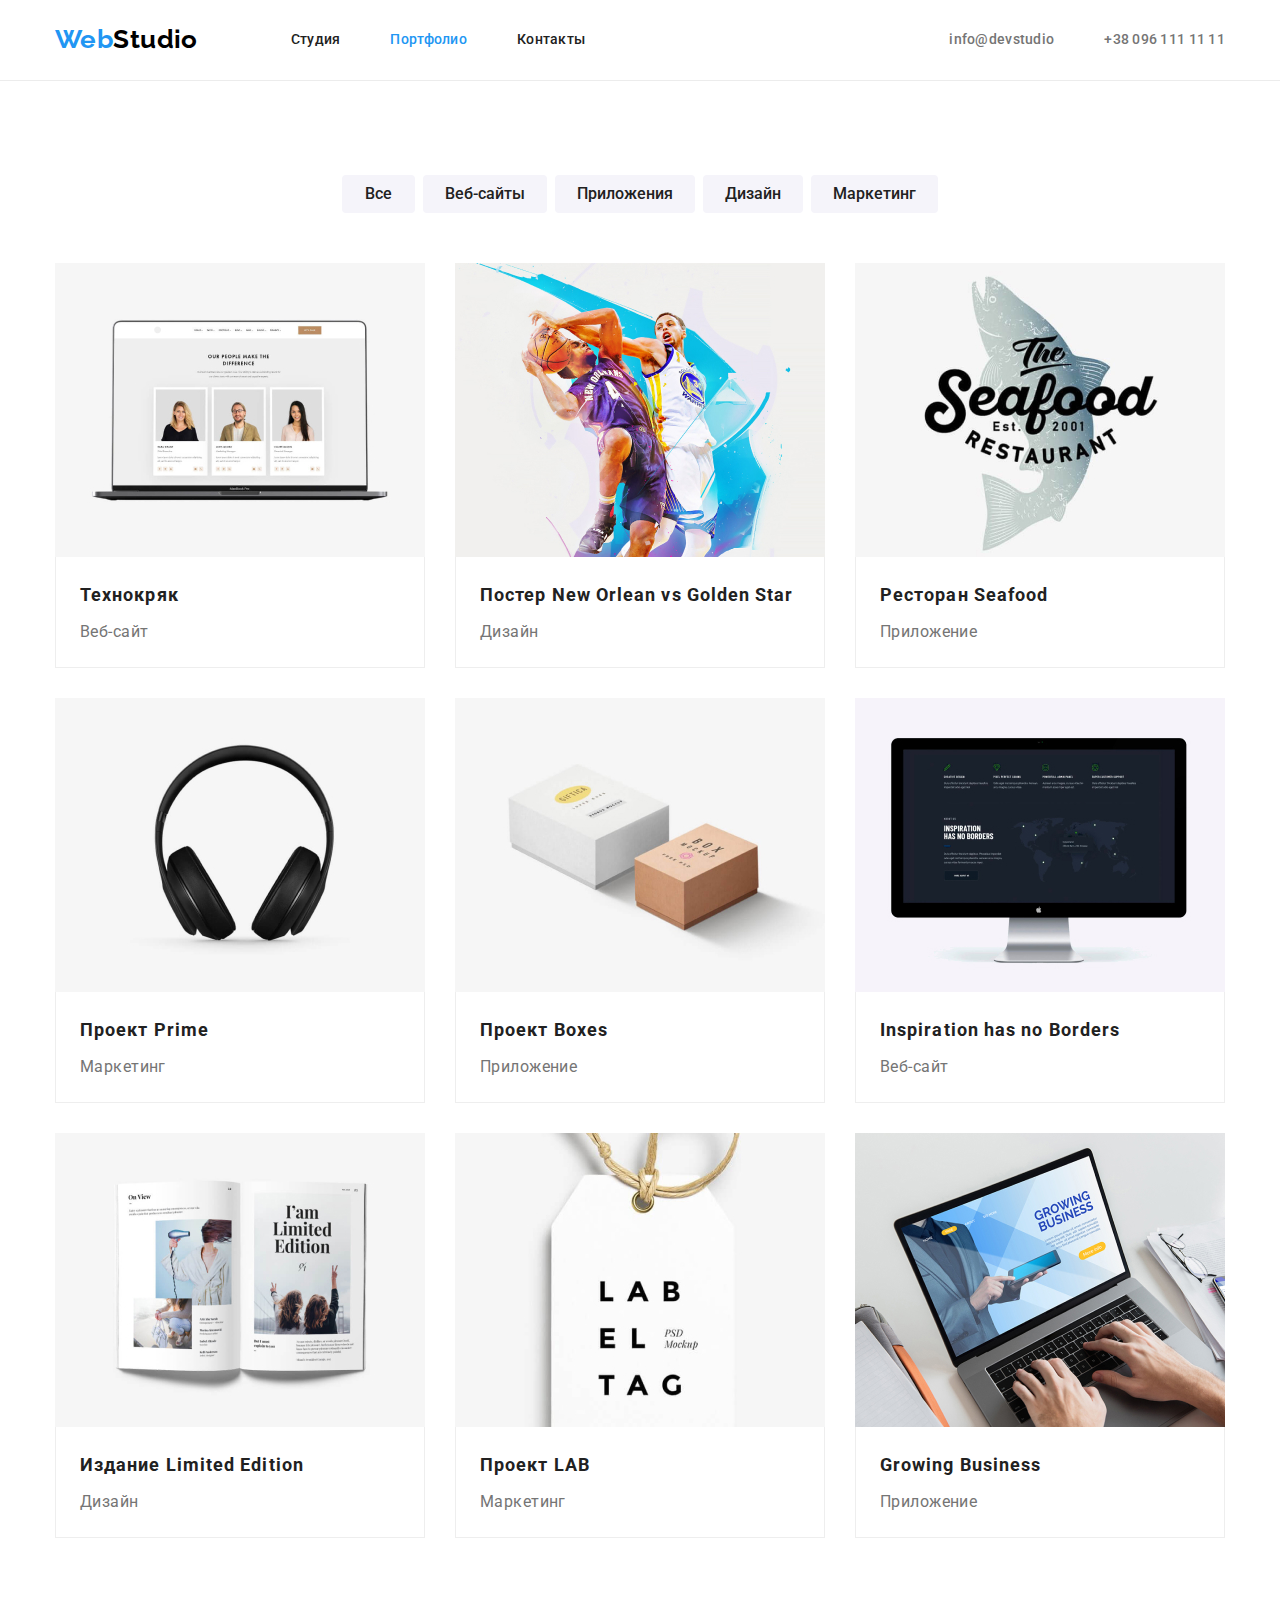
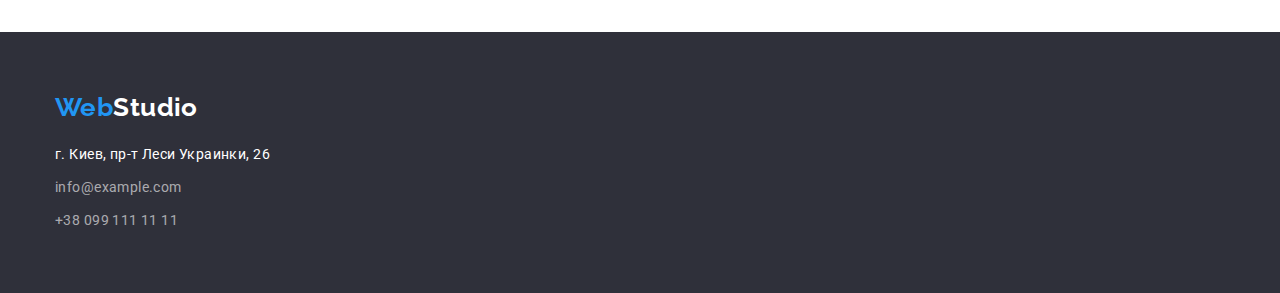
==== commit 4b0b51df: "Добавляет div для контента карточек в портфолио" ====
--- a/portfolio.html
+++ b/portfolio.html
@@ -65,8 +65,10 @@
                   alt="дисплей ноутбука с демонстрацией сайта Технокряк"
                   width="370"
                 />
-                <h3 class="title">Технокряк</h3>
-                <p class="type">Веб-сайт</p>
+                <div class="content-box">
+                  <h3 class="title">Технокряк</h3>
+                  <p class="type">Веб-сайт</p>
+                </div>
               </a>
             </li>
             <li class="cards">
@@ -76,8 +78,10 @@
                   alt="Два баскетболиста из команд New Orleans и Golden Star сражаются за мяч"
                   width="370"
                 />
-                <h3 class="title">Постер New Orlean vs Golden Star</h3>
-                <p class="type">Дизайн</p>
+                <div class="content-box">
+                  <h3 class="title">Постер New Orlean vs Golden Star</h3>
+                  <p class="type">Дизайн</p>
+                </div>
               </a>
             </li>
             <li class="cards">
@@ -87,8 +91,10 @@
                   alt="логотип ресторана seafood"
                   width="370"
                 />
-                <h3 class="title">Ресторан Seafood</h3>
-                <p class="type">Приложение</p>
+                <div class="content-box">
+                  <h3 class="title">Ресторан Seafood</h3>
+                  <p class="type">Приложение</p>
+                </div>
               </a>
             </li>
             <li class="cards">
@@ -98,8 +104,10 @@
                   alt="Наушники черного цвета"
                   width="370"
                 />
-                <h3 class="title">Проект Prime</h3>
-                <p class="type">Маркетинг</p>
+                <div class="content-box">
+                  <h3 class="title">Проект Prime</h3>
+                  <p class="type">Маркетинг</p>
+                </div>
               </a>
             </li>
             <li class="cards">
@@ -109,8 +117,10 @@
                   alt="Две картонных коробки белого и коричневого цвета"
                   width="370"
                 />
-                <h3 class="title">Проект Boxes</h3>
-                <p class="type">Приложение</p>
+                <div class="content-box">
+                  <h3 class="title">Проект Boxes</h3>
+                  <p class="type">Приложение</p>
+                </div>
               </a>
             </li>
             <li class="cards">
@@ -120,8 +130,10 @@
                   alt="Интерфейс сайта Inspiration has no Borders на экране монитора"
                   width="370"
                 />
-                <h3 class="title">Inspiration has no Borders</h3>
-                <p class="type">Веб-сайт</p>
+                <div class="content-box">
+                  <h3 class="title">Inspiration has no Borders</h3>
+                  <p class="type">Веб-сайт</p>
+                </div>
               </a>
             </li>
             <li class="cards">
@@ -131,8 +143,10 @@
                   alt="разворот журнала Limited Edition"
                   width="370"
                 />
-                <h3 class="title">Издание Limited Edition</h3>
-                <p class="type">Дизайн</p>
+                <div class="content-box">
+                  <h3 class="title">Издание Limited Edition</h3>
+                  <p class="type">Дизайн</p>
+                </div>
               </a>
             </li>
             <li class="cards">
@@ -142,8 +156,10 @@
                   alt="белый ярлык на веревке с надписью Label Tag"
                   width="370"
                 />
-                <h3 class="title">Проект LAB</h3>
-                <p class="type">Маркетинг</p>
+                <div class="content-box">
+                  <h3 class="title">Проект LAB</h3>
+                  <p class="type">Маркетинг</p>
+                </div>
               </a>
             </li>
             <li class="cards">
@@ -153,8 +169,10 @@
                   alt="Демонстрация сайта Growing Business на экране ноутбука"
                   width="370"
                 />
-                <h3 class="title">Growing Business</h3>
-                <p class="type">Приложение</p>
+                <div class="content-box">
+                  <h3 class="title">Growing Business</h3>
+                  <p class="type">Приложение</p>
+                </div>
               </a>
             </li>
           </ul>
--- a/css/main.css
+++ b/css/main.css
@@ -218,8 +218,8 @@
   font-size: 18px;
   line-height: 2;
   letter-spacing: 0.06em;
-
-  margin: 20px 24px 4px;
+  margin-top: 0;
+  margin-bottom: 4px;
   padding: 0;
 }
 
@@ -227,17 +227,25 @@
   color: var(--primary-text-color);
   font-size: 16px;
   line-height: 1.87;
-
-  margin: 0 24px 0;
-  padding: 0;
+  margin: 0;
+  padding: 0;
+}
+
+.project .content-box {
+  padding-top: 20px;
+  padding-right: 24px;
+  padding-bottom: 20px;
+  padding-left: 24px;
+  border-right: 1px solid #eee;
+  border-bottom: 1px solid #eee;
+  border-left: 1px solid #eee;
 }
 
 .project .cards {
   margin-right: 30px;
   margin-bottom: 30px;
-  padding-bottom: 20px;
+  padding-bottom: 0px;
   width: 370px;
-  border: 1px solid #eee;
 }
 
 .project .cards:nth-child(3n) {
